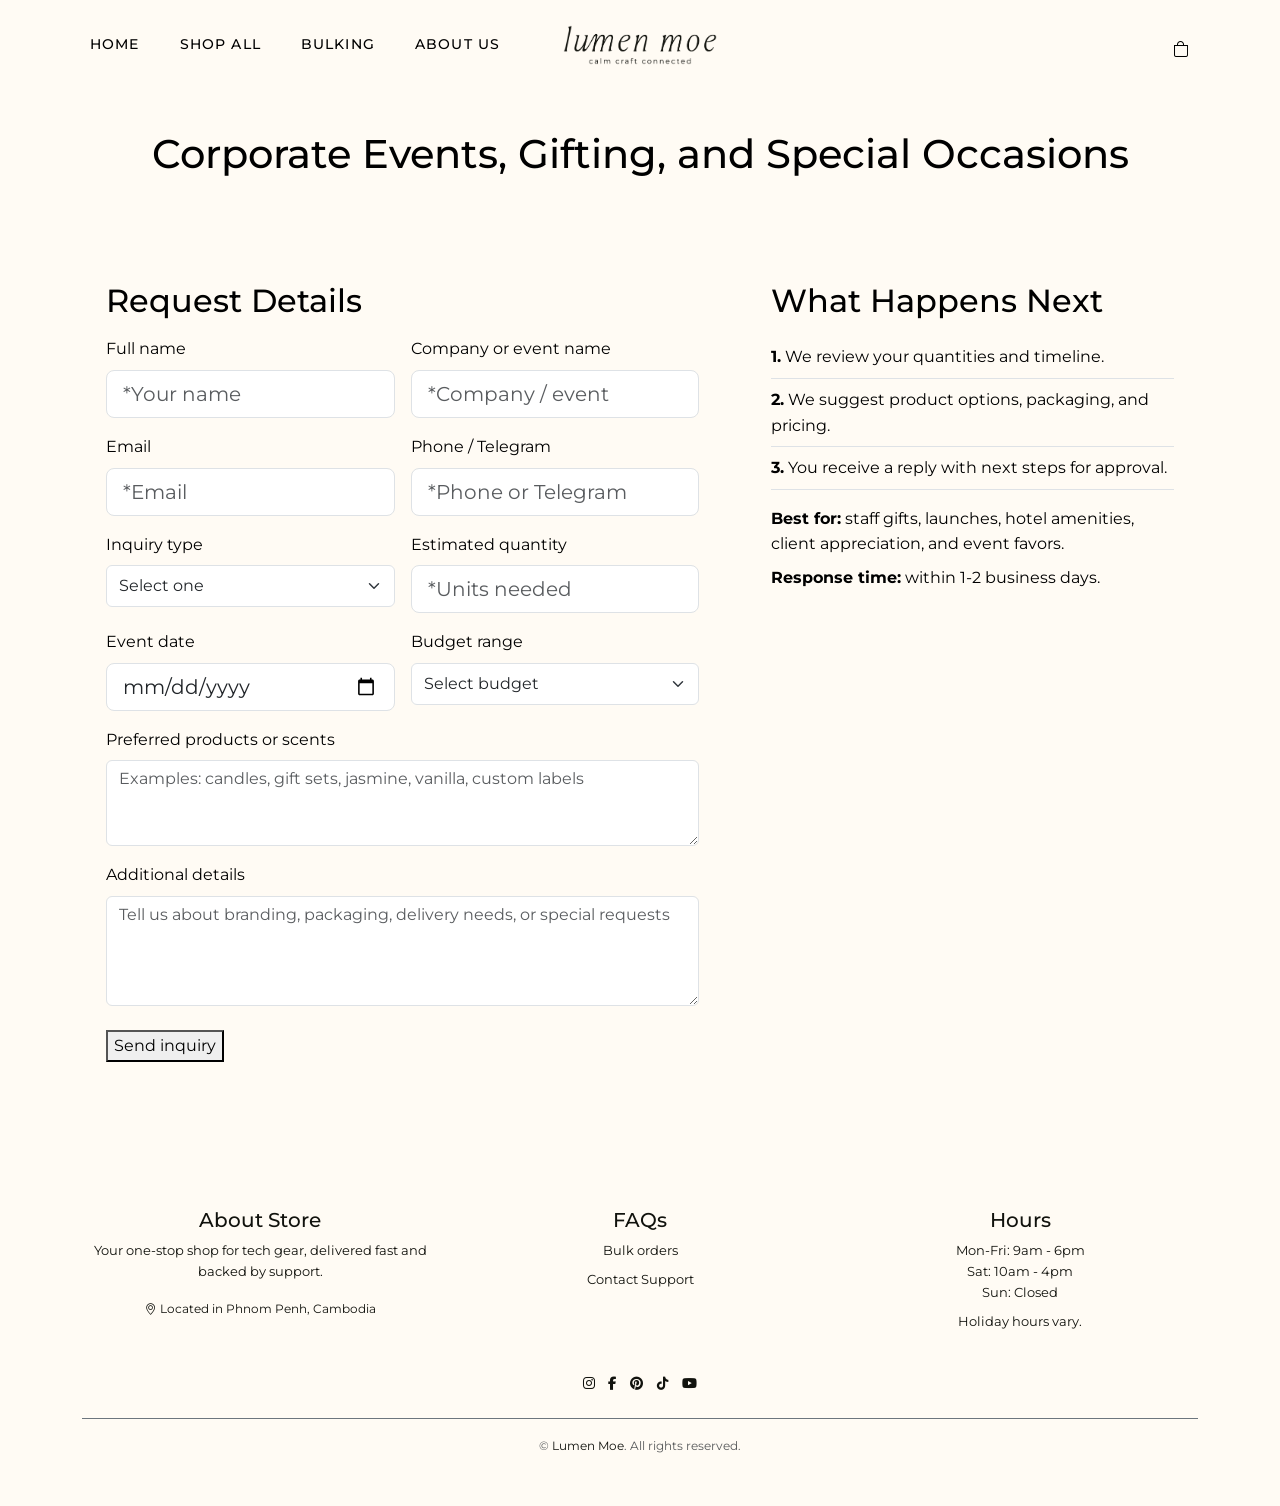
==== bulk-inquiry.html @ c01c39c7 "Add files via upload" ====
<!DOCTYPE html>
<html lang="en">
<head>
	<meta charset="UTF-8">
	<meta name="viewport" content="width=device-width, initial-scale=1.0">
	<title>Lumen Moe | Bulk Inquiry</title>

	<link rel="preconnect" href="https://fonts.googleapis.com">
	<link rel="preconnect" href="https://fonts.gstatic.com" crossorigin>
	<link href="https://fonts.googleapis.com/css2?family=Montserrat:wght@400;500;600&family=Playfair+Display:wght@400;500;600&display=swap" rel="stylesheet">

	<link href="https://cdn.jsdelivr.net/npm/bootstrap@5.3.3/dist/css/bootstrap.min.css" rel="stylesheet" integrity="sha384-QWTKZyjpPEjISv5WaRU9OFeRpok6YctnYmDr5pNlyT2bRjXh0JMhjY6hW+ALEwIH" crossorigin="anonymous">
	<link rel="stylesheet" href="https://cdnjs.cloudflare.com/ajax/libs/font-awesome/6.5.2/css/all.min.css" crossorigin="anonymous" referrerpolicy="no-referrer">
	<link rel="stylesheet" href="https://cdn.jsdelivr.net/npm/bootstrap-icons@1.11.3/font/bootstrap-icons.min.css">
	<link rel="stylesheet" href="./css/bulk-inquiry.css">
	<link rel="stylesheet" href="./css/footer.css">
	<link rel="stylesheet" href="./css/navbar.css">
	<link rel="icon" href="img/favicon.png" type="image/svg+xml">
</head>
<body>
	<header>
		<nav class="navbar navbar-expand-md py-3" id="mainNavbar" aria-label="Primary navigation">
			<div class="container position-relative">
				<button class="navbar-toggler border-0 p-0 d-md-none" type="button" data-bs-toggle="collapse" data-bs-target="#primaryNav" aria-controls="primaryNav" aria-expanded="false" aria-label="Toggle navigation">
					<span class="navbar-toggler-icon"></span>
				</button>

				<ul class="navbar-nav d-none d-md-flex gap-4 align-items-center nav-left">
					<li class="nav-item"><a class="nav-link" href="index.html">Home</a></li>
					<li class="nav-item"><a class="nav-link" href="shop.html">Shop All</a></li>
					<li class="nav-item"><a class="nav-link active" href="bulk-inquiry.html" aria-current="page">Bulking</a></li>
					<li class="nav-item"><a class="nav-link" href="index.html#our-story">About Us</a></li>
				</ul>

				<a class="navbar-brand logo mx-auto" href="index.html" aria-label="Lumen Moe home">
					<img src="img/web.png" alt="Lumen Moe" class="logo-image">
				</a>

				<div class="d-none d-md-flex gap-3 nav-icons nav-right" aria-label="Quick actions">
					<a href="cart.html" class="icon-link" aria-label="Cart">
						<i class="bi bi-bag"></i>
					</a>
				</div>

				<a href="cart.html" class="icon-link d-md-none mobile-cart" aria-label="Cart">
					<i class="bi bi-bag"></i>
				</a>

				<div class="collapse navbar-collapse mt-3 mt-md-0 d-md-none" id="primaryNav">
					<ul class="navbar-nav d-md-none gap-1 mobile-menu-list">
						<li class="nav-item"><a class="nav-link" href="index.html">Home</a></li>
						<li class="nav-item"><a class="nav-link" href="shop.html">Shop All</a></li>
						<li class="nav-item"><a class="nav-link active" href="bulk-inquiry.html" aria-current="page">Bulk Inquiry</a></li>
						<li class="nav-item"><a class="nav-link" href="index.html#our-story">About Us</a></li>
					</ul>
				</div>
			</div>
		</nav>
	</header>

	<main>
		<section class="inquiry-hero py-5">
			<div class="container text-center py-md-4">
				<h1 class="section-title mb-2">Corporate Events, Gifting, and Special Occasions</h1>
			</div>
		</section>

		<section class="inquiry-section pb-5">
			<div class="container">
				<div class="row g-4 align-items-start">
					<div class="col-12 col-lg-7">
						<div class="inquiry-card p-3 p-sm-4 p-lg-4 h-100">
							<h2 class="card-title mb-3">Request Details</h2>
							<form id="bulkInquiryForm" novalidate>
								<div class="row g-3">
									<div class="col-12 col-md-6">
										<label for="fullName" class="form-label">Full name</label>
										<input type="text" class="form-control form-control-lg" id="fullName" name="fullName" placeholder="*Your name" required>
										<div class="invalid-feedback">Please enter your name.</div>
									</div>

									<div class="col-12 col-md-6">
										<label for="companyName" class="form-label">Company or event name</label>
										<input type="text" class="form-control form-control-lg" id="companyName" name="companyName" placeholder="*Company / event" required>
										<div class="invalid-feedback">Please add your company or event name.</div>
									</div>

									<div class="col-12 col-md-6">
										<label for="email" class="form-label">Email</label>
										<input type="email" class="form-control form-control-lg" id="email" name="email" placeholder="*Email" required>
										<div class="invalid-feedback">Enter a valid email address.</div>
									</div>

									<div class="col-12 col-md-6">
										<label for="phone" class="form-label">Phone / Telegram</label>
										<input type="tel" class="form-control form-control-lg" id="phone" name="phone" placeholder="*Phone or Telegram" required>
										<div class="invalid-feedback">Please provide a contact number.</div>
									</div>

									<div class="col-12 col-md-6">
										<label for="requestType" class="form-label">Inquiry type</label>
										<select class="form-select form-control-lg" id="requestType" name="requestType" required>
											<option value="">Select one</option>
											<option>Corporate event</option>
											<option>Client gifting</option>
											<option>Wedding / celebration</option>
											<option>Hotel / spa / hospitality</option>
											<option>Other</option>
										</select>
										<div class="invalid-feedback">Please choose an inquiry type.</div>
									</div>

									<div class="col-12 col-md-6">
										<label for="quantity" class="form-label">Estimated quantity</label>
										<input type="number" min="1" class="form-control form-control-lg" id="quantity" name="quantity" placeholder="*Units needed" required>
										<div class="invalid-feedback">Enter the approximate quantity.</div>
									</div>

									<div class="col-12 col-md-6">
										<label for="eventDate" class="form-label">Event date</label>
										<input type="date" class="form-control form-control-lg" id="eventDate" name="eventDate" required>
										<div class="invalid-feedback">Please choose the event date.</div>
									</div>

									<div class="col-12 col-md-6">
										<label for="budget" class="form-label">Budget range</label>
										<select class="form-select form-control-lg" id="budget" name="budget" required>
											<option value="">Select budget</option>
											<option>Under $100</option>
											<option>$100 - $250</option>
											<option>$250 - $500</option>
											<option>$500+</option>
										</select>
										<div class="invalid-feedback">Please choose a budget range.</div>
									</div>

									<div class="col-12">
										<label for="products" class="form-label">Preferred products or scents</label>
										<textarea class="form-control" id="products" name="products" rows="3" placeholder="Examples: candles, gift sets, jasmine, vanilla, custom labels"></textarea>
									</div>

									<div class="col-12">
										<label for="notes" class="form-label">Additional details</label>
										<textarea class="form-control" id="notes" name="notes" rows="4" placeholder="Tell us about branding, packaging, delivery needs, or special requests" required></textarea>
										<div class="invalid-feedback">Please share a short description of your request.</div>
									</div>

									<div class="col-12 d-none d-md-block pt-2">
										<button type="submit" id="sendInquiryBtn" class="inquiry-btn desktop-send-btn">Send inquiry</button>
									</div>
								</div>
							</form>
						</div>
					</div>

					<div class="col-12 col-lg-5">
						<div class="inquiry-card inquiry-summary p-3 p-sm-4 sticky-lg-top">
							<h2 class="card-title mb-3">What Happens Next</h2>
							<ul class="summary-list list-unstyled mb-3">
								<li class="summary-item py-2 border-bottom">
									<strong>1.</strong> We review your quantities and timeline.
								</li>
								<li class="summary-item py-2 border-bottom">
									<strong>2.</strong> We suggest product options, packaging, and pricing.
								</li>
								<li class="summary-item py-2 border-bottom">
									<strong>3.</strong> You receive a reply with next steps for approval.
								</li>
							</ul>

							<div class="info-panel mb-3">
								<p class="mb-2"><strong>Best for:</strong> staff gifts, launches, hotel amenities, client appreciation, and event favors.</p>
								<p class="mb-0"><strong>Response time:</strong> within 1-2 business days.</p>
							</div>

							<div id="inquiryConfirmation" class="inquiry-confirmation d-none" role="status" aria-live="polite"></div>
						</div>
					</div>
				</div>
			</div>
		</section>
	</main>

	<div class="mobile-inquiry-cta d-md-none">
		<div class="container">
			<button type="button" class="inquiry-btn" id="mobileSendInquiryBtn">Send inquiry</button>
		</div>
	</div>

	<footer class="footer">
		<div class="container">
			<div class="row gy-4 text-center text-md-center">
				<div class="col-12 col-md-4 mt-5">
					<h5 class="footer-title font-weight-bold">About Store</h5>
					<p class="footer-text-center">Your one-stop shop for tech gear, delivered fast and backed by support.</p>
					<p class="footer-text-center"><small><i class="bi bi-geo-alt"></i> Located in Phnom Penh, Cambodia</small></p>
				</div>

				<div class="col-12 col-md-4 mt-5">
					<h5 class="footer-title font-weight-bold">FAQs</h5>
					<ul class="footer-links list-unstyled">
						<li class="mb-2">
							<button class="footer-faq-toggle" type="button" data-bs-toggle="collapse" data-bs-target="#faqShipping" aria-expanded="false" aria-controls="faqShipping">
								Bulk orders
							</button>
							<div id="faqShipping" class="collapse footer-faq-answer">
								<b>We can help with gifting sets, event favors, and larger corporate quantities.</b>
							</div>
						</li>
						<li class="mb-2">
							<button class="footer-faq-toggle" type="button" data-bs-toggle="collapse" data-bs-target="#faqSupport" aria-expanded="false" aria-controls="faqSupport">
								Contact Support
							</button>
							<div id="faqSupport" class="collapse footer-faq-answer">
								<b>Contact us via <a href="https://t.me/lumenmoe"><u>Telegram</u></a> for quick assistance.</b>
							</div>
						</li>
					</ul>
				</div>

				<div class="col-12 col-md-4 mt-5">
					<h5 class="footer-title font-weight-bold">Hours</h5>
					<ul class="footer-hours list-unstyled">
						<li>Mon-Fri: 9am - 6pm</li>
						<li>Sat: 10am - 4pm</li>
						<li>Sun: Closed</li>
						<li class="mt-2">Holiday hours vary.</li>
					</ul>
				</div>
			</div>

			<div class="row justify-content-center mt-4">
				<div class="col-auto">
					<div class="footer-social">
						<a href="https://www.instagram.com/lumenmoe/" aria-label="Instagram" class="footer-social-link"><i class="fab fa-instagram"></i></a>
						<a href="https://www.facebook.com/LumenMoe/" aria-label="Facebook" class="footer-social-link"><i class="fab fa-facebook-f"></i></a>
						<a href="https://www.pinterest.com/lumenmoe/" aria-label="Pinterest" class="footer-social-link"><i class="fab fa-pinterest"></i></a>
						<a href="https://www.tiktok.com/@lumenmoe" aria-label="TikTok" class="footer-social-link"><i class="fab fa-tiktok"></i></a>
						<a href="https://www.youtube.com/@lumenmoe" aria-label="YouTube" class="footer-social-link"><i class="fab fa-youtube"></i></a>
					</div>
				</div>
			</div>

			<div class="footer-bottom text-center mt-4 pt-3 border-top border-secondary">
				<small class="text-muted">&copy; <span id="currentYear"></span> <a href="index.html" class="text-decoration-none">Lumen Moe</a>. All rights reserved.</small>
			</div>
		</div>
	</footer>

	<script src="https://cdn.jsdelivr.net/npm/bootstrap@5.3.3/dist/js/bootstrap.bundle.min.js" integrity="sha384-YvpcrYf0tY3lHB60NNkmXc5s9fDVZLESaAA55NDzOxhy9GkcIdslK1N7N6jIeHz" crossorigin="anonymous"></script>
	<script src="./js/navbar.js" defer></script>
	<script src="./js/bulk-inquiry.js" defer></script>
</body>
</html>
---- css/footer.css ----
﻿.footer {
    background: #fffbf4;
    color: #11120d;
    padding: 50px 0;
    font-size: smaller;
    border-top: none;
}

.footer a {
    color: #11120d;
}

/*FAQ section*/
.footer-faq-toggle {
    background: transparent;
    border: 0;
    padding: 0;
    color: #11120d;
    text-align: left;
    font: inherit;
    cursor: pointer;
}

.footer-faq-toggle:hover,
.footer-faq-toggle:focus {
    color: #565449;
    outline: none;
}

.footer-faq-answer {
    margin-top: 0.35rem;
    color: rgba(17, 18, 13, 0.85);
    font-size: 0.88rem;
    line-height: 1.4;
}

.footer a:hover {
    color: #d8cfbc;
    text-decoration: none;
}

/*social media icons*/
.footer-social {
    display: flex;
    align-items: center;
    justify-content: center;
    gap: 0.85rem;
    flex-wrap: wrap; 
}


/*buttons*/
.footer .btn-primary {
    font-size: smaller;
    background-color: #11120d;
    border-color: #11120d;
    border-radius: 0;
    transition: background-color 0.2s ease, border-color 0.2s ease, color 0.2s ease;
}

.footer .btn-primary:hover,
.footer .btn-primary:focus-visible {
    background-color: #565449;
    border-color: #565449;
    color: #fffbf4;
}

/* make email inputs look like an outline field instead of a solid fill */
.footer input[type="email"].form-control,
.footer .form-control[type="email"] {
    font-size: smaller;
    background-color: transparent;
    border: 1px solid #11120d;
    border-radius: 0;
}

.footer input[type="*email"].form-control::placeholder {
    font-size: smaller;
    color: #11120d;
    opacity: 1;
}

.footer .footer-form {
    gap: 0.5rem;
    align-items: stretch;
}

@media (max-width: 575.98px) {
    .footer .footer-form {
        display: flex;
        flex-direction: column;
    }

    .footer .footer-form .form-control[type="email"],
    .footer .footer-form .btn-primary {
        width: 100%;
        margin-right: 0 !important;
    }
}

@media (min-width: 768px) and (max-width: 991.98px) {
    .footer .footer-form {
        max-width: 28rem;
        margin-left: auto;
        margin-right: auto;
    }
}
---- css/navbar.css ----
/* Navbar styles extracted from index.css and cart.css */

#mainNavbar {
    position: fixed;
    top: 0;
    left: 0;
    right: 0;
    width: 100%;
    z-index: 1030;
    background-color: rgba(255, 251, 244, 0.96);
    border-bottom: 1px solid transparent;
    backdrop-filter: blur(10px);
    transition: border-color 0.25s ease, box-shadow 0.25s ease;
}

#mainNavbar.is-scrolled {
    
    border-color: var(--line-soft);
    box-shadow: 0 8px 26px rgba(17, 17, 17, 0.04);
}

.navbar > .container {
    min-height: 58px;
}

body {
    margin: 0;
    padding-top: 58px;
    font-family: "Montserrat", sans-serif;
    color: var(--text-main);
    background: #fffbf4;
    line-height: 1.6;
}

.navbar-toggler:focus {
    box-shadow: none;
}

.navbar-toggler-icon {
    width: 1.2rem;
    height: 1.2rem;
}

.logo {
    font-size: 1.75rem;
    color: var(--text-main);
}

.logo-image {
    display: block;
    height: clamp(34px, 3.6vw, 40px);
    width: auto;
    max-width: 100%;
    object-fit: contain;
}

.nav-left,
.nav-right {
    flex: 1 1 0;
    min-width: 0;
}

.nav-right {
    justify-content: flex-end;
}

.nav-link {
    color: var(--text-main);
    font-size: 0.9rem;
    letter-spacing: 0.08em;
    text-transform: uppercase;
    font-weight: 500;
    padding: 0.2rem 0;
    position: relative;
}

.nav-link::after {
    content: "";
    position: absolute;
    left: 0;
    bottom: -4px;
    width: 100%;
    height: 1px;
    background-color: var(--text-main);
    transform: scaleX(0);
    transform-origin: left;
    transition: transform 0.25s ease;
}

.nav-link:hover::after,
.nav-link:focus-visible::after {
    transform: scaleX(1);
}

.nav-link:hover,
.nav-link:focus-visible {
    color: #565449;
}

.icon-link {
    width: 34px;
    height: 34px;
    border-radius: 0;
    display: inline-flex;
    align-items: center;
    justify-content: center;
    color: var(--text-main);
    transition: transform 0.2s ease, background-color 0.2s ease;
}

.icon-link:hover,
.icon-link:focus-visible {
    transform: translateY(-1px);
    background-color: rgba(200, 178, 115, 0.18);
    color: #565449;
}

.mobile-cart {
    position: absolute;
    right: 12px;
}

.mobile-menu-list {
    border-top: 1px solid var(--line-soft);
    padding-top: 0.75rem;
}

@media (min-width: 768px) {
    .navbar-expand-md #primaryNav.d-md-none {
        display: none !important;
    }
}

@media (max-width: 767.98px) {
    .mobile-menu-list .nav-link {
        display: flex;
        align-items: center;
        justify-content: flex-start;
        text-align: left;
        width: 100%;
    }
}
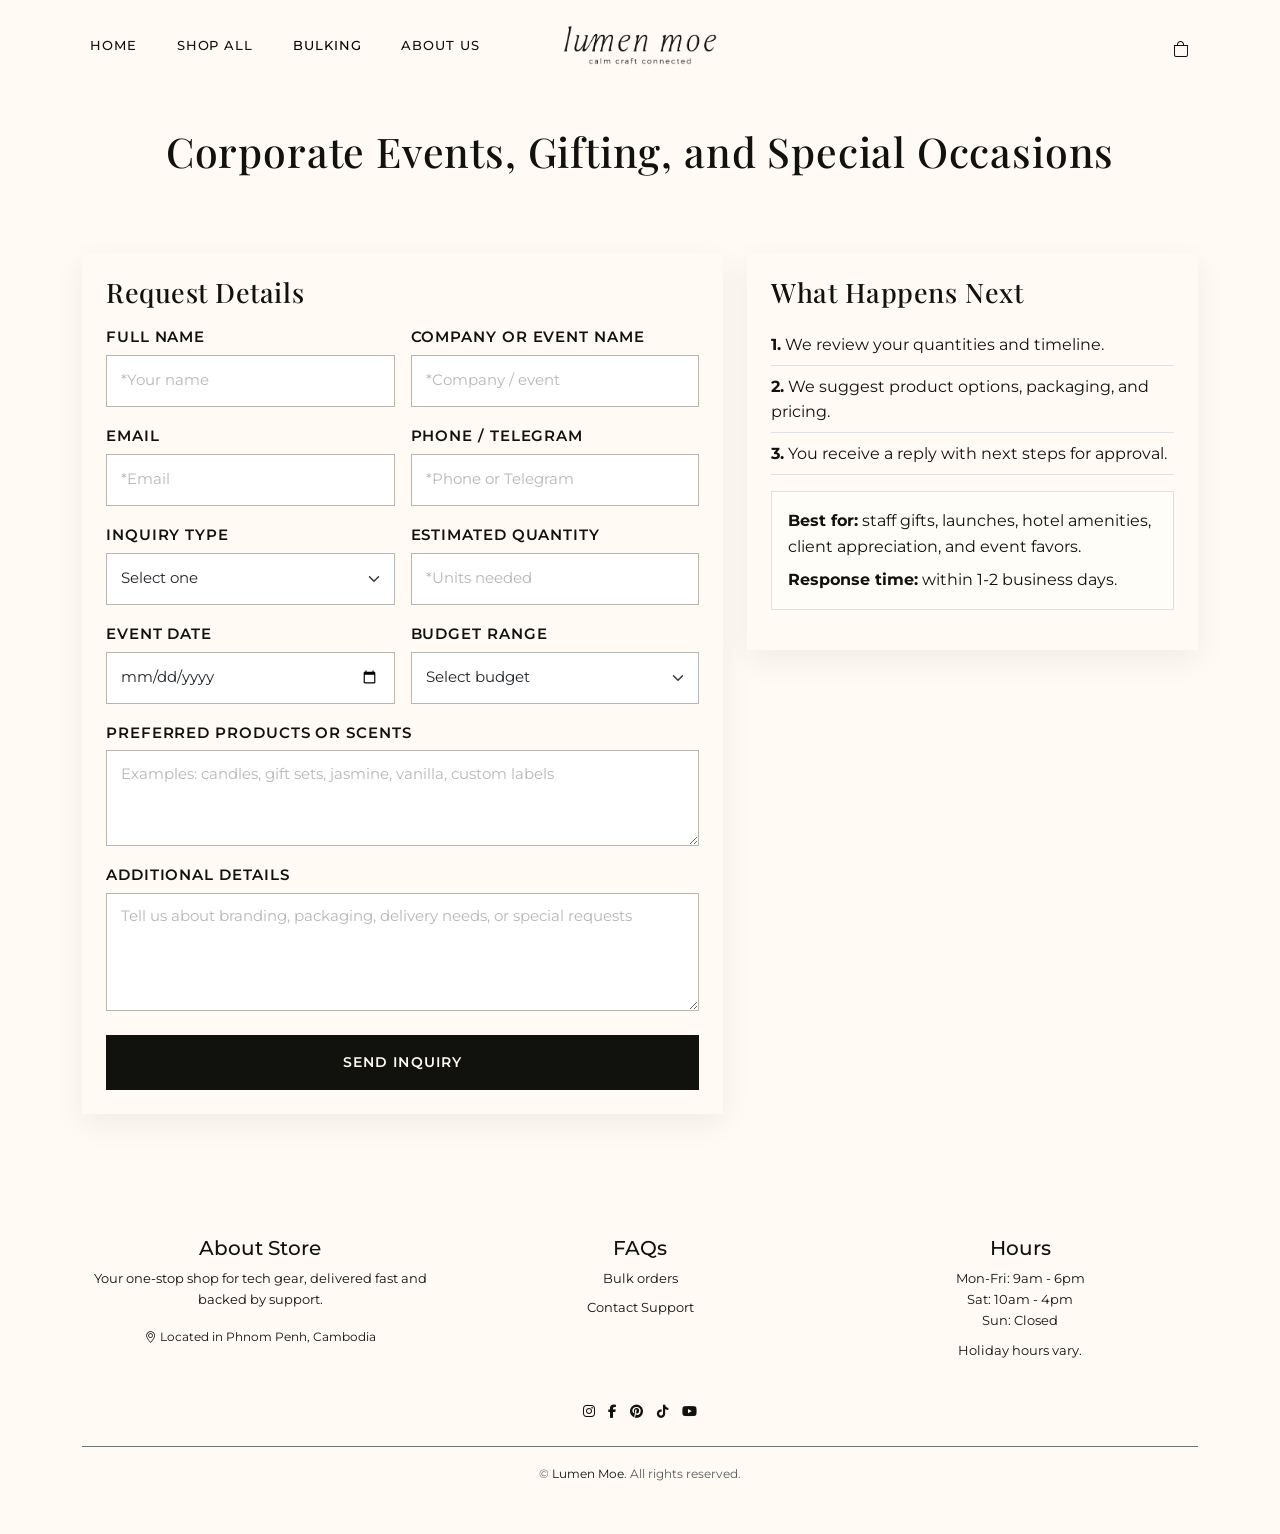
==== commit 4f0ceb4e: "Add files via upload" ====
--- a/bulk-inquiry.html
+++ b/bulk-inquiry.html
@@ -3,7 +3,7 @@
 <head>
 	<meta charset="UTF-8">
 	<meta name="viewport" content="width=device-width, initial-scale=1.0">
-	<title>Lumen Moe | Bulk Inquiry</title>
+	<title>Bulk Inquiry</title>
 
 	<link rel="preconnect" href="https://fonts.googleapis.com">
 	<link rel="preconnect" href="https://fonts.gstatic.com" crossorigin>
--- a/css/bulk-inquiry.css
+++ b/css/bulk-inquiry.css
@@ -0,0 +1,179 @@
+:root {
+	--bg-main: #fffbf4;
+	--bg-alt: #fffbf4;
+	--text-main: #11120d;
+	--text-muted: #565449;
+	--line-soft: none !important;
+	--card-bg: #fffbf4;
+	--shadow-soft: 0 10px 30px rgba(22, 22, 22, 0.06);
+	--radius-soft: 14px;
+}
+
+* {
+	box-sizing: border-box;
+}
+
+body {
+	margin: 0;
+	padding-top: 58px;
+	font-family: "Montserrat", sans-serif;
+	color: var(--text-main);
+	background: #fffbf4;
+	line-height: 1.6;
+}
+
+h1,
+h2,
+h3,
+.logo,
+.footer-logo {
+	font-family: "Playfair Display", serif;
+	letter-spacing: 0.02em;
+}
+
+a {
+	text-decoration: none;
+}
+
+.inquiry-hero {
+	background: #fffbf4;
+}
+
+.section-kicker {
+	text-transform: uppercase;
+	letter-spacing: 0.16em;
+	font-size: 0.75rem;
+	font-weight: 600;
+}
+
+.section-title {
+	font-size: clamp(2rem, 3.2vw, 3rem);
+	line-height: 1.05;
+}
+
+.hero-copy {
+	max-width: 720px;
+	margin-inline: auto;
+	color: var(--text-muted);
+}
+
+.inquiry-card {
+	background-color: #fffbf4;
+	border: 1px solid var(--line-soft);
+	border-radius: 0;
+	box-shadow: var(--shadow-soft);
+	transition: transform 0.3s ease, box-shadow 0.3s ease;
+}
+
+.inquiry-card:hover {
+	transform: translateY(-2px);
+	box-shadow: 0 14px 36px rgba(22, 22, 22, 0.08);
+}
+
+.card-title {
+	font-size: clamp(1.5rem, 2.1vw, 2rem);
+	line-height: 1.15;
+}
+
+.form-label {
+	font-size: 0.95rem;
+	font-weight: 600;
+	text-transform: uppercase;
+	letter-spacing: 0.06em;
+	margin-bottom: 0.35rem;
+}
+
+.form-control,
+.form-select {
+	font-size: 0.95rem;
+	border-color: rgba(17, 18, 13, 0.3);
+	border-radius: 0;
+	padding: 0.78rem 0.9rem;
+	transition: border-color 0.3s ease, box-shadow 0.3s ease;
+}
+
+.form-control:focus,
+.form-select:focus {
+	border-color: rgba(17, 18, 13, 0.3);
+	box-shadow: 0 0 0 0.2rem rgba(80, 77, 72, 0.15);
+	background-color: transparent;
+}
+
+.form-control.form-control-lg,
+.form-select.form-control-lg {
+	min-height: 52px;
+	appearance: none;
+	-webkit-appearance: none;
+}
+
+.form-control::placeholder {
+	color: rgba(17, 18, 13, 0.3);
+	opacity: 1;
+	font: 0.95rem "Montserrat", sans-serif;
+}
+
+.summary-list {
+	font-size: 0.98rem;
+}
+
+.summary-item {
+	color: var(--text-main);
+}
+
+.info-panel {
+	padding: 1rem;
+	border: 1px solid rgba(17, 18, 13, 0.12);
+	background: rgba(255, 255, 255, 0.32);
+}
+
+.inquiry-btn {
+	display: inline-flex;
+	align-items: center;
+	justify-content: center;
+	width: 100%;
+	padding: 0.95rem 1.25rem;
+	border: 1px solid #11120d;
+	background-color: #11120d;
+	color: #fffbf4;
+	font-size: 0.88rem;
+	font-weight: 600;
+	text-transform: uppercase;
+	letter-spacing: 0.08em;
+	transition: background-color 0.3s ease, transform 0.3s ease, border-color 0.3s ease;
+}
+
+.inquiry-btn:hover,
+.inquiry-btn:focus-visible {
+	background-color: #565449;
+	border-color: #565449;
+	transform: translateY(-1px);
+}
+
+.inquiry-btn:focus,
+.inquiry-btn:focus-visible {
+	outline: none;
+	box-shadow: none;
+}
+
+.mobile-inquiry-cta {
+	position: sticky;
+	bottom: 0;
+	z-index: 1020;
+	padding: 0.75rem 0;
+	background: rgba(255, 251, 244, 0.92);
+	backdrop-filter: blur(10px);
+	border-top: 1px solid rgba(17, 18, 13, 0.08);
+}
+
+.inquiry-confirmation {
+	border: 1px solid rgba(17, 18, 13, 0.12);
+	background: rgba(255, 255, 255, 0.64);
+	padding: 1rem;
+	font-size: 0.95rem;
+}
+
+@media (min-width: 992px) {
+	.sticky-lg-top {
+		top: 84px;
+	}
+}
--- a/css/navbar.css
+++ b/css/navbar.css
@@ -97,6 +97,13 @@
     color: #565449;
 }
 
+@media (min-width: 992px) {
+    .nav-link {
+        font-size: 0.82rem;
+        letter-spacing: 0.07em;
+    }
+}
+
 .icon-link {
     width: 34px;
     height: 34px;
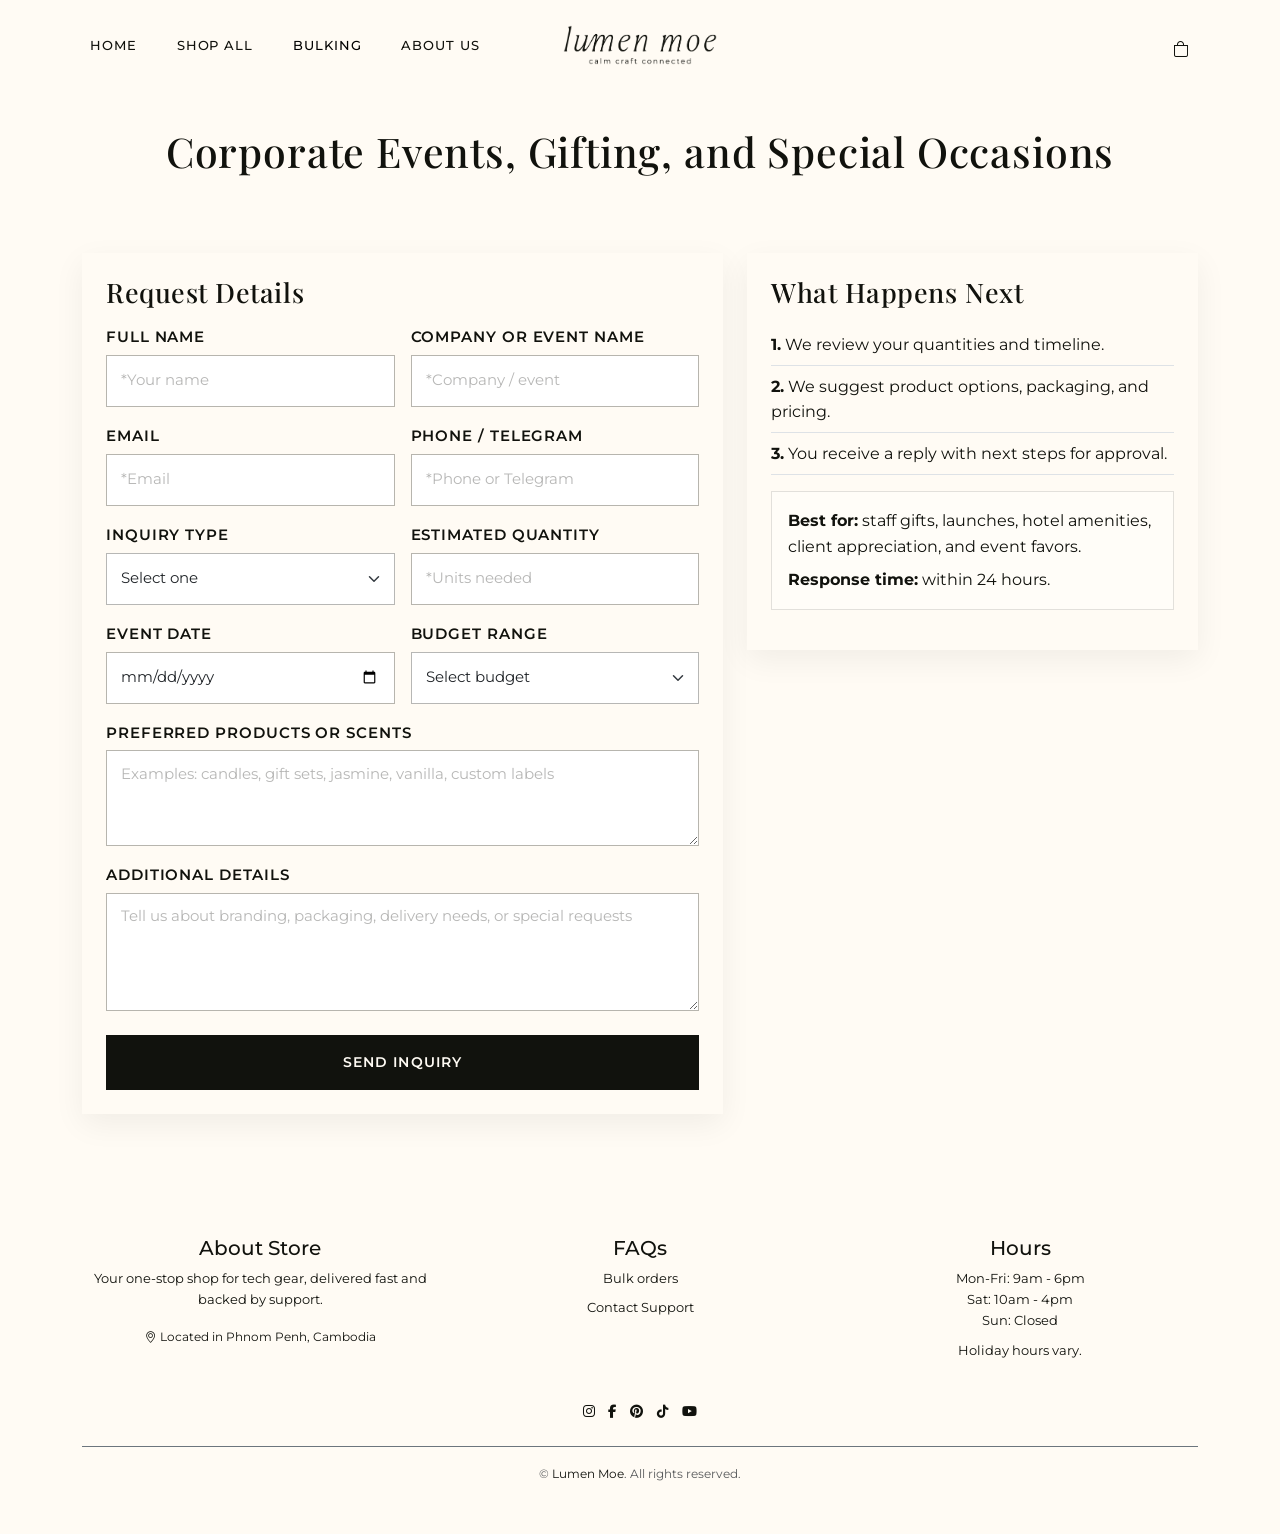
==== commit 3cc3d88e: "Fix HTML encoding issues in bulk-inquiry.html" ====
--- a/bulk-inquiry.html
+++ b/bulk-inquiry.html
@@ -170,7 +170,7 @@
 
 							<div class="info-panel mb-3">
 								<p class="mb-2"><strong>Best for:</strong> staff gifts, launches, hotel amenities, client appreciation, and event favors.</p>
-								<p class="mb-0"><strong>Response time:</strong> within 1-2 business days.</p>
+								<p class="mb-0"><strong>Response time:</strong> within 24 hours.</p>
 							</div>
 
 							<div id="inquiryConfirmation" class="inquiry-confirmation d-none" role="status" aria-live="polite"></div>
@@ -251,4 +251,4 @@
 	<script src="./js/navbar.js" defer></script>
 	<script src="./js/bulk-inquiry.js" defer></script>
 </body>
-</html>+</html>
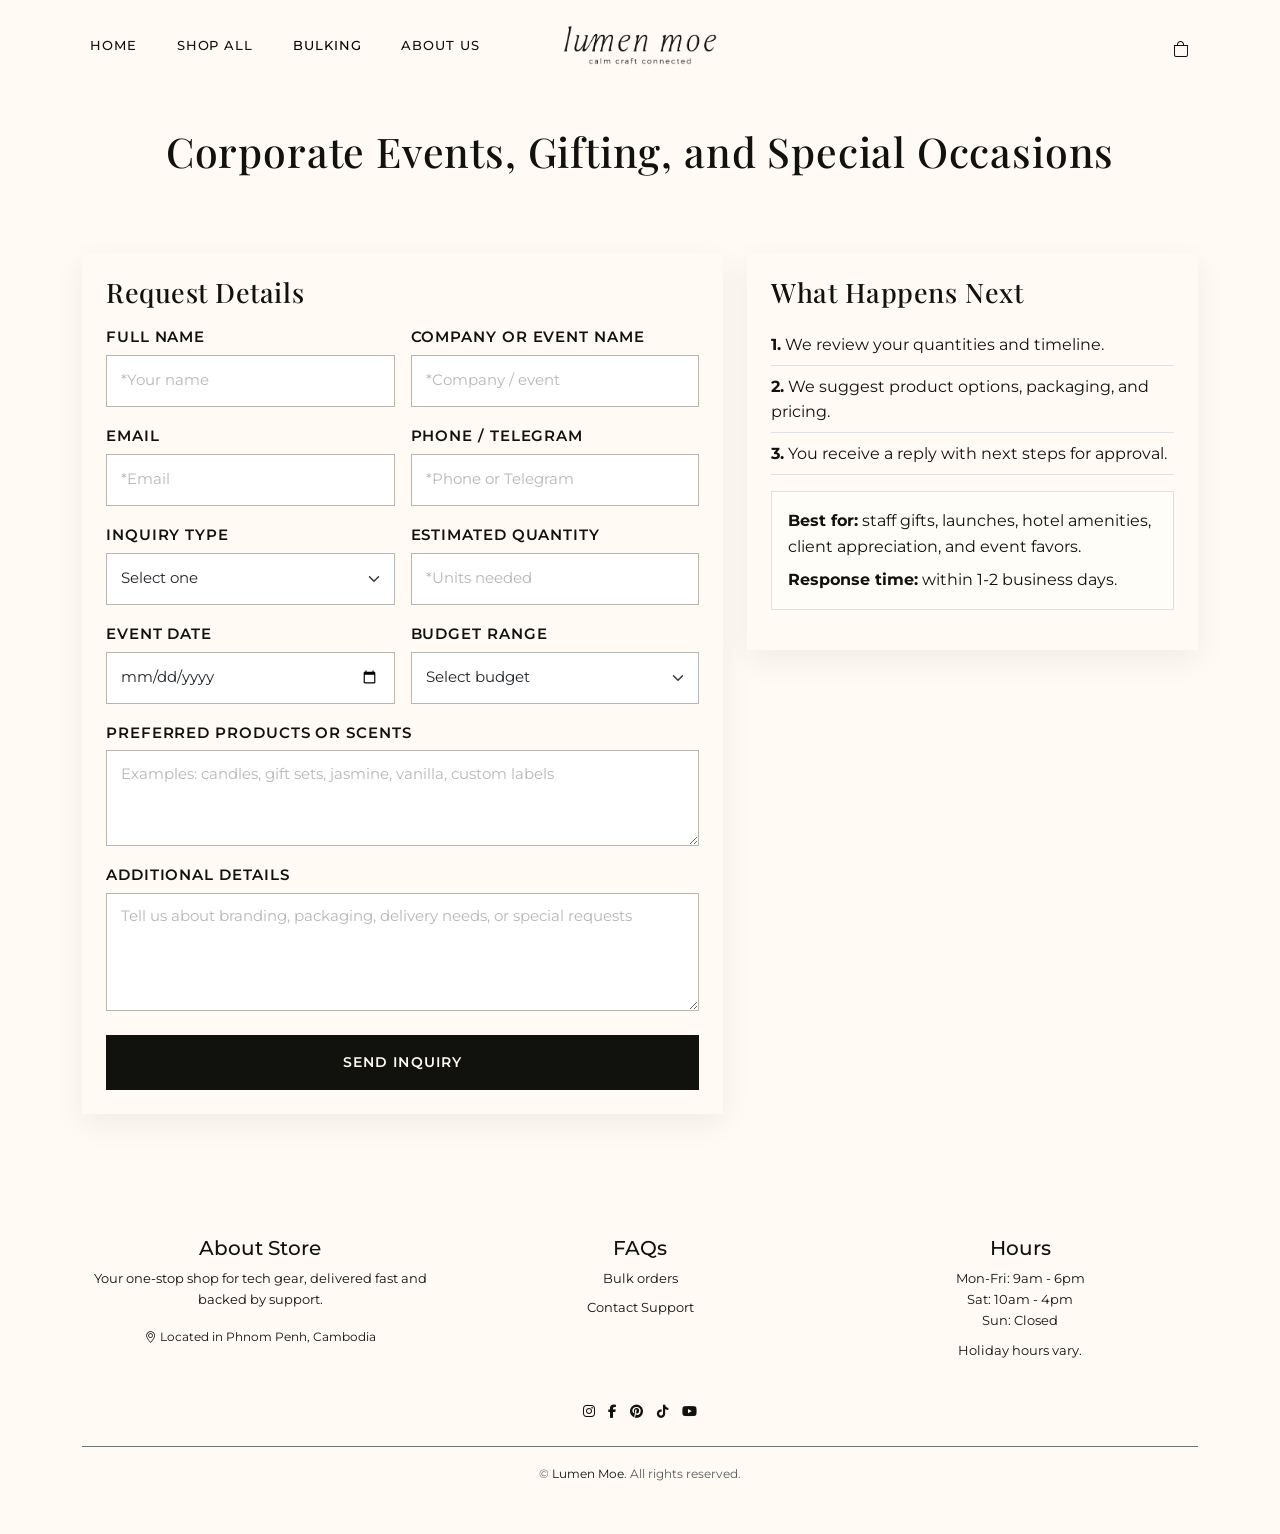
==== commit 7833281a: "Add files via upload" ====
--- a/bulk-inquiry.html
+++ b/bulk-inquiry.html
@@ -15,7 +15,7 @@
 	<link rel="stylesheet" href="./css/bulk-inquiry.css">
 	<link rel="stylesheet" href="./css/footer.css">
 	<link rel="stylesheet" href="./css/navbar.css">
-	<link rel="icon" href="img/favicon.png" type="image/svg+xml">
+	<link rel="icon" href="img/Monogram.png" type="image/png">
 </head>
 <body>
 	<header>
@@ -170,7 +170,7 @@
 
 							<div class="info-panel mb-3">
 								<p class="mb-2"><strong>Best for:</strong> staff gifts, launches, hotel amenities, client appreciation, and event favors.</p>
-								<p class="mb-0"><strong>Response time:</strong> within 24 hours.</p>
+								<p class="mb-0"><strong>Response time:</strong> within 1-2 business days.</p>
 							</div>
 
 							<div id="inquiryConfirmation" class="inquiry-confirmation d-none" role="status" aria-live="polite"></div>
@@ -251,4 +251,4 @@
 	<script src="./js/navbar.js" defer></script>
 	<script src="./js/bulk-inquiry.js" defer></script>
 </body>
-</html>
+</html>
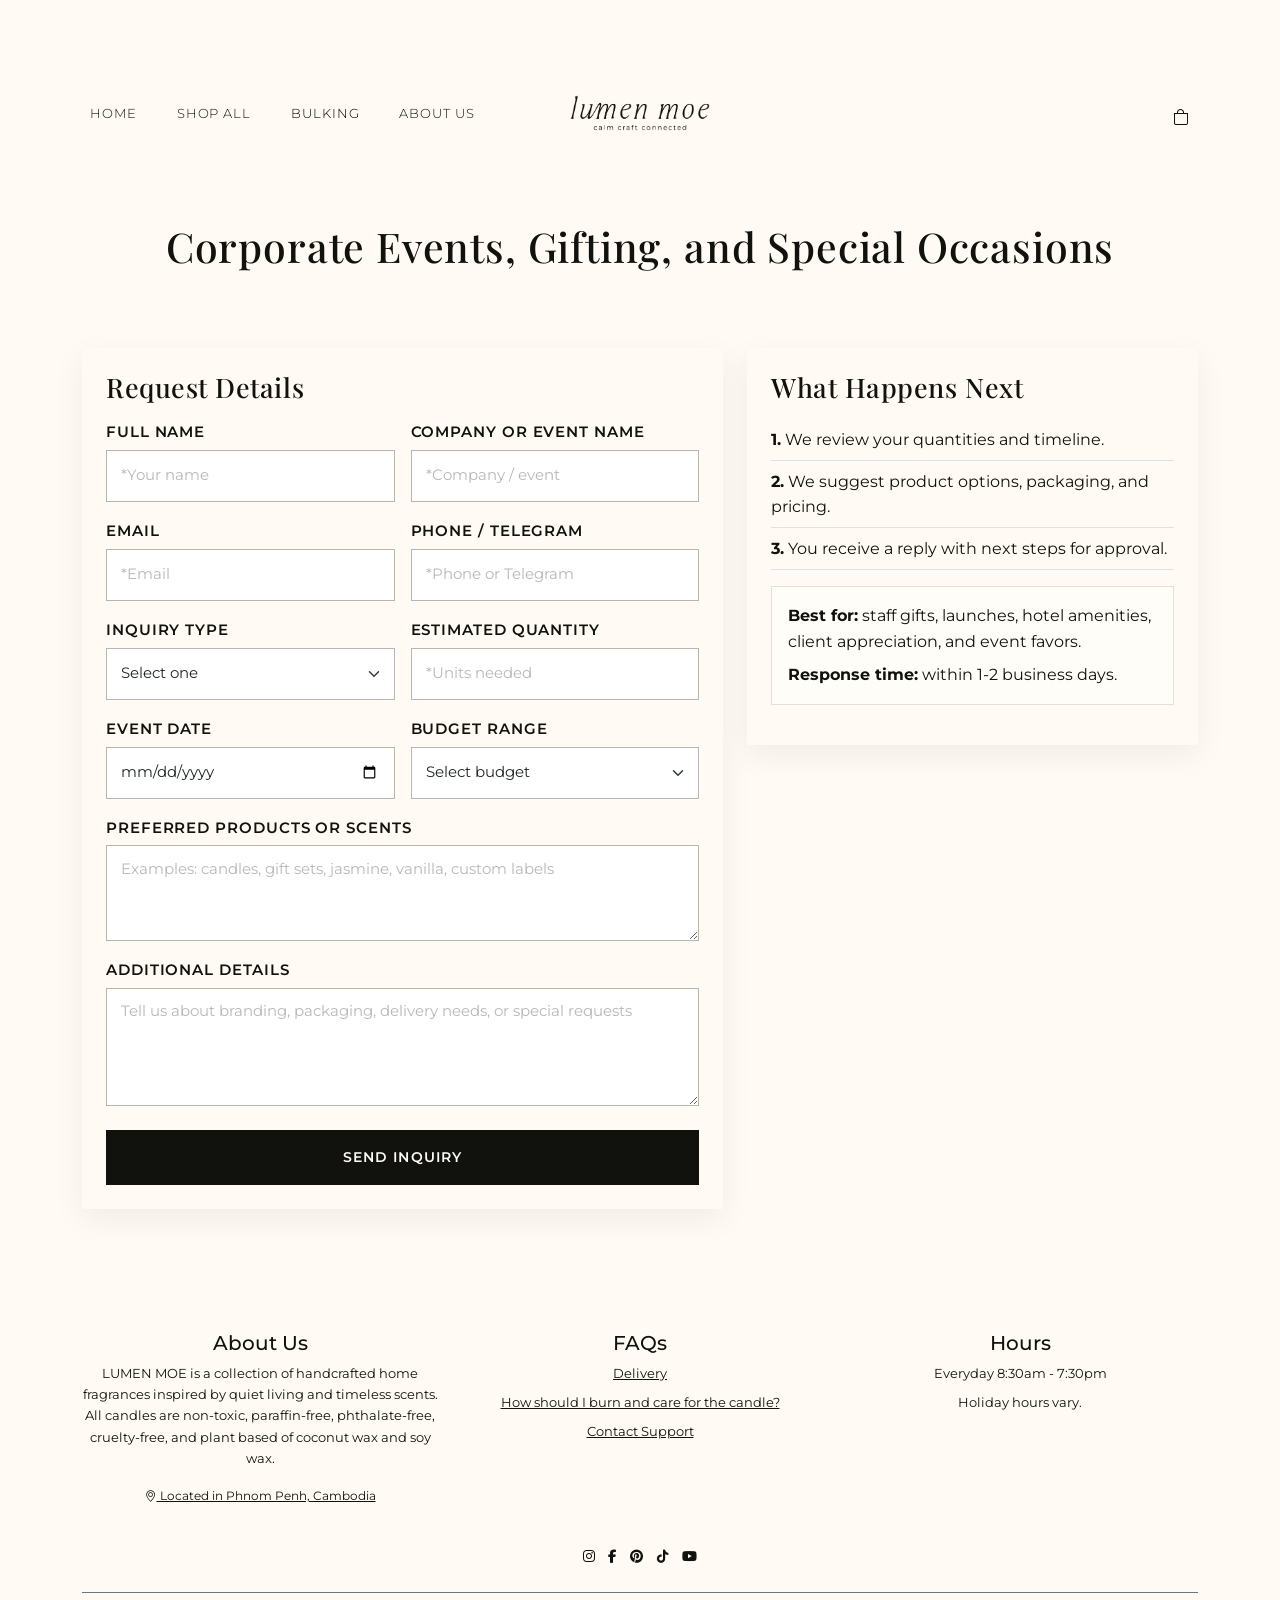
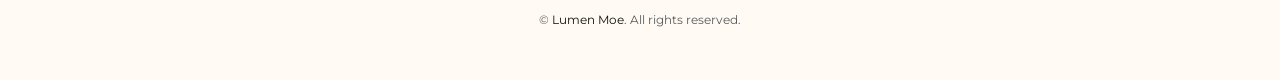
==== commit 758869b4: "Add files via upload" ====
--- a/bulk-inquiry.html
+++ b/bulk-inquiry.html
@@ -187,24 +187,46 @@
 		</div>
 	</div>
 
-	<footer class="footer">
+	<!--FOOTER-->
+	<footer class="footer" id="footer">
 		<div class="container">
+			<!-- First row: 3 columns -->
 			<div class="row gy-4 text-center text-md-center">
 				<div class="col-12 col-md-4 mt-5">
-					<h5 class="footer-title font-weight-bold">About Store</h5>
-					<p class="footer-text-center">Your one-stop shop for tech gear, delivered fast and backed by support.</p>
-					<p class="footer-text-center"><small><i class="bi bi-geo-alt"></i> Located in Phnom Penh, Cambodia</small></p>
-				</div>
-
+					<h5 class="footer-title font-weight-bold">About Us</h5>
+					<p class="footer-text-center">LUMEN MOE is a collection of handcrafted home fragrances inspired by quiet living and timeless scents.
+						All candles are non-toxic, paraffin-free, phthalate-free, cruelty-free, and plant based of coconut wax and soy wax.</p>
+					<p class="footer-text-center"><small><a class="location-link" href="https://maps.app.goo.gl/Zr1V2UEtGrFedgHS8" target="_blank" rel="noopener noreferrer"><i class="bi bi-geo-alt"></i> Located in Phnom Penh, Cambodia</a></small></p>
+					
+					<!--<div class="footer-payments mt-3">
+						<span class="footer-payment-label">We accept:</span>
+						<div class="footer-payment-icons mt-2">
+							<i class="fab fa-cc-visa" aria-hidden="true" title="Visa"></i>
+							<i class="fab fa-cc-mastercard" aria-hidden="true" title="Mastercard"></i>
+							<i class="fab fa-cc-amex" aria-hidden="true" title="Amex"></i>
+							<i class="fab fa-cc-paypal" aria-hidden="true" title="PayPal"></i>
+						</div>
+					</div>-->
+				</div>
+
+				<!-- FAQs Column -->
 				<div class="col-12 col-md-4 mt-5">
 					<h5 class="footer-title font-weight-bold">FAQs</h5>
 					<ul class="footer-links list-unstyled">
 						<li class="mb-2">
 							<button class="footer-faq-toggle" type="button" data-bs-toggle="collapse" data-bs-target="#faqShipping" aria-expanded="false" aria-controls="faqShipping">
-								Bulk orders
+								Delivery
 							</button>
 							<div id="faqShipping" class="collapse footer-faq-answer">
-								<b>We can help with gifting sets, event favors, and larger corporate quantities.</b>
+								<b>Delivery via grab takes 1-2 hours depending on your location or pick up at store.</b>
+							</div>
+						</li>
+						<li class="mb-2">
+							<button class="footer-faq-toggle" type="button" data-bs-toggle="collapse" data-bs-target="#faqWarranty" aria-expanded="false" aria-controls="faqWarranty">
+								How should I burn and care for the candle?
+							</button>
+							<div id="faqWarranty" class="collapse footer-faq-answer">
+								<b>Trim wick before each burn and allow the wax to melt evenly across the surface. Burn for 2-3 hours at a time and never leave unattended. Discontinue use when 1 cm of wax remains.</b>
 							</div>
 						</li>
 						<li class="mb-2">
@@ -218,17 +240,30 @@
 					</ul>
 				</div>
 
+				<!-- Hours Column -->
 				<div class="col-12 col-md-4 mt-5">
 					<h5 class="footer-title font-weight-bold">Hours</h5>
 					<ul class="footer-hours list-unstyled">
-						<li>Mon-Fri: 9am - 6pm</li>
-						<li>Sat: 10am - 4pm</li>
-						<li>Sun: Closed</li>
+						<li>Everyday 8:30am - 7:30pm</li>
 						<li class="mt-2">Holiday hours vary.</li>
 					</ul>
 				</div>
 			</div>
 
+			<!-- Second row: newsletter 
+			<div class="row justify-content-center mt-5">
+				<div class="col-12 col-md-6">
+					<h5 class="footer-title text-center font-weight-bold">Newsletter</h5>
+					<p class="text-center">Subscribe to our newsletter for the latest updates and offers ^_^</p>
+					<form class="footer-form d-flex flex-column flex-sm-row justify-content-center" action="#" method="post">
+						<label class="sr-only" for="footer-email"></label>
+						<input id="footer-email" type="email" class="form-control mb-2 mb-sm-0 mr-sm-2" placeholder="Enter your email" required>
+						<button type="submit" class="btn btn-primary">Subscribe</button>
+					</form>
+				</div>
+			</div>-->
+
+			<!-- Third row: social -->
 			<div class="row justify-content-center mt-4">
 				<div class="col-auto">
 					<div class="footer-social">
--- a/css/footer.css
+++ b/css/footer.css
@@ -1,4 +1,4 @@
-﻿.footer {
+.footer {
     background: #fffbf4;
     color: #11120d;
     padding: 50px 0;
@@ -10,6 +10,10 @@
     color: #11120d;
 }
 
+.footer .location-link {
+    text-decoration: underline;
+}
+
 /*FAQ section*/
 .footer-faq-toggle {
     background: transparent;
@@ -19,6 +23,7 @@
     text-align: left;
     font: inherit;
     cursor: pointer;
+    text-decoration: underline;
 }
 
 .footer-faq-toggle:hover,
@@ -105,5 +110,3 @@
         margin-right: auto;
     }
 }
-
-
--- a/css/navbar.css
+++ b/css/navbar.css
@@ -1,15 +1,129 @@
 /* Navbar styles extracted from index.css and cart.css */
 
-#mainNavbar {
+:root {
+    --line-soft: rgba(17, 18, 13, 0.08);
+}
+
+body {
+    margin: 0;
+    padding-top: 74px;
+    font-family: "Montserrat", sans-serif;
+    color: var(--text-main);
+    background: #fffbf4;
+    line-height: 1.6;
+}
+
+.site-nav {
+    display: flex;
+    align-items: center;
+    justify-content: space-between;
+    gap: 1rem;
+    padding: 0.8rem 0;
+    background: rgba(255, 251, 244, 0.96);
+    backdrop-filter: blur(10px);
+    border-bottom: 1px solid rgba(17, 18, 13, 0.08);
     position: fixed;
     top: 0;
     left: 0;
     right: 0;
-    width: 100%;
+    z-index: 1000;
+}
+
+.site-nav > .container {
+    display: flex;
+    align-items: center;
+    justify-content: space-between;
+    gap: 1rem;
+}
+
+.site-nav .brand {
+    display: inline-flex;
+    align-items: center;
+    gap: 0.7rem;
+    color: var(--text-main);
+    font-family: "Playfair Display", serif;
+    font-size: 1.1rem;
+    font-weight: 600;
+    letter-spacing: 0.02em;
+    flex-shrink: 0;
+}
+
+.site-nav .logo {
+    height: 38px;
+    width: auto;
+}
+
+.site-nav .nav-links {
+    display: flex;
+    align-items: center;
+    gap: 1.15rem;
+    margin-left: auto;
+}
+
+.site-nav .nav-links a {
+    color: var(--text-main);
+    font-size: 0.84rem;
+    font-weight: 600;
+    letter-spacing: 0.08em;
+    text-transform: uppercase;
+    transition: color 0.2s ease;
+}
+
+.site-nav .nav-links a:hover,
+.site-nav .nav-links a:focus-visible {
+    color: var(--hover-support, #565449);
+}
+
+.site-nav .nav-toggle {
+    display: none;
+    flex-direction: column;
+    justify-content: center;
+    gap: 0.28rem;
+    border: 0;
+    background: transparent;
+    padding: 0.2rem;
+    cursor: pointer;
+}
+
+.site-nav .nav-toggle span {
+    display: block;
+    width: 22px;
+    height: 2px;
+    background: var(--text-main);
+    border-radius: 999px;
+    transition: transform 0.2s ease, opacity 0.2s ease;
+}
+
+.site-nav.is-open .nav-toggle span:nth-child(1) {
+    transform: translateY(6px) rotate(45deg);
+}
+
+.site-nav.is-open .nav-toggle span:nth-child(2) {
+    opacity: 0;
+}
+
+.site-nav.is-open .nav-toggle span:nth-child(3) {
+    transform: translateY(-6px) rotate(-45deg);
+}
+
+.site-nav.is-open .nav-links {
+    display: flex;
+}
+
+.site-nav.is-scrolled {
+    border-color: var(--line-soft);
+    box-shadow: 0 8px 26px rgba(17, 17, 17, 0.04);
+}
+
+#mainNavbar {
+    position: sticky;
+    top: 0;
     z-index: 1030;
     background-color: rgba(255, 251, 244, 0.96);
     border-bottom: 1px solid transparent;
     backdrop-filter: blur(10px);
+    padding-top: 0.55rem;
+    padding-bottom: 0.55rem;
     transition: border-color 0.25s ease, box-shadow 0.25s ease;
 }
 
@@ -20,16 +134,7 @@
 }
 
 .navbar > .container {
-    min-height: 58px;
-}
-
-body {
-    margin: 0;
-    padding-top: 58px;
-    font-family: "Montserrat", sans-serif;
-    color: var(--text-main);
-    background: #fffbf4;
-    line-height: 1.6;
+    min-height: 44px;
 }
 
 .navbar-toggler:focus {
@@ -41,6 +146,42 @@
     height: 1.2rem;
 }
 
+/* Custom hamburger bars moved here */
+.navbar-toggler {
+    display: inline-flex;
+    align-items: center;
+    justify-content: center;
+    gap: 0.28rem;
+    border: 0;
+    background: transparent;
+    padding: 0.2rem;
+}
+
+.navbar-toggler-icon {
+    display: none; /* hide default bootstrap icon */
+}
+
+.navbar-toggler .toggler-bar {
+    display: block;
+    width: 22px;
+    height: 2px;
+    background: var(--text-main);
+    border-radius: 999px;
+    transition: transform 0.2s ease, opacity 0.2s ease;
+}
+
+.navbar-toggler[aria-expanded="true"] .toggler-bar:nth-child(1) {
+    transform: translateY(6px) rotate(45deg);
+}
+
+.navbar-toggler[aria-expanded="true"] .toggler-bar:nth-child(2) {
+    opacity: 0;
+}
+
+.navbar-toggler[aria-expanded="true"] .toggler-bar:nth-child(3) {
+    transform: translateY(-6px) rotate(-45deg);
+}
+
 .logo {
     font-size: 1.75rem;
     color: var(--text-main);
@@ -48,7 +189,7 @@
 
 .logo-image {
     display: block;
-    height: clamp(34px, 3.6vw, 40px);
+    height: clamp(30px, 3.2vw, 36px);
     width: auto;
     max-width: 100%;
     object-fit: contain;
@@ -69,8 +210,8 @@
     font-size: 0.9rem;
     letter-spacing: 0.08em;
     text-transform: uppercase;
-    font-weight: 500;
-    padding: 0.2rem 0;
+    font-weight: 300;
+    padding: 0.16rem 0;
     position: relative;
 }
 
@@ -139,11 +280,60 @@
 }
 
 @media (max-width: 767.98px) {
+    .site-nav {
+        padding: 0.9rem 1rem;
+    }
+
+    .site-nav .nav-toggle {
+        display: inline-flex;
+    }
+
+    .site-nav .nav-links {
+        position: absolute;
+        top: calc(100% + 0.5rem);
+        left: 1rem;
+        right: 1rem;
+        display: none;
+        flex-direction: column;
+        align-items: stretch;
+        gap: 0;
+        margin-left: 0;
+        padding: 0.7rem 0.8rem;
+        background: rgba(255, 251, 244, 0.98);
+        border: 1px solid rgba(17, 18, 13, 0.08);
+        box-shadow: 0 10px 30px rgba(22, 22, 22, 0.06);
+    }
+
+    .site-nav .nav-links a {
+        padding: 0.7rem 0;
+        border-bottom: 1px solid rgba(17, 18, 13, 0.08);
+    }
+
+    .site-nav .nav-links a:last-child {
+        border-bottom: 0;
+    }
+
+    #mainNavbar .navbar-toggler {
+        display: inline-flex;
+        padding: 0.2rem 0.35rem;
+    }
+
+    #mainNavbar .navbar-collapse {
+        margin-top: 0.75rem;
+        padding: 0.35rem 0 0.1rem;
+        border-top: 1px solid var(--line-soft);
+    }
+
     .mobile-menu-list .nav-link {
         display: flex;
         align-items: center;
         justify-content: flex-start;
         text-align: left;
         width: 100%;
-    }
-}
+        padding: 0.7rem 0;
+    }
+
+    #mainNavbar .navbar-nav {
+        gap: 0.15rem;
+    }
+}
